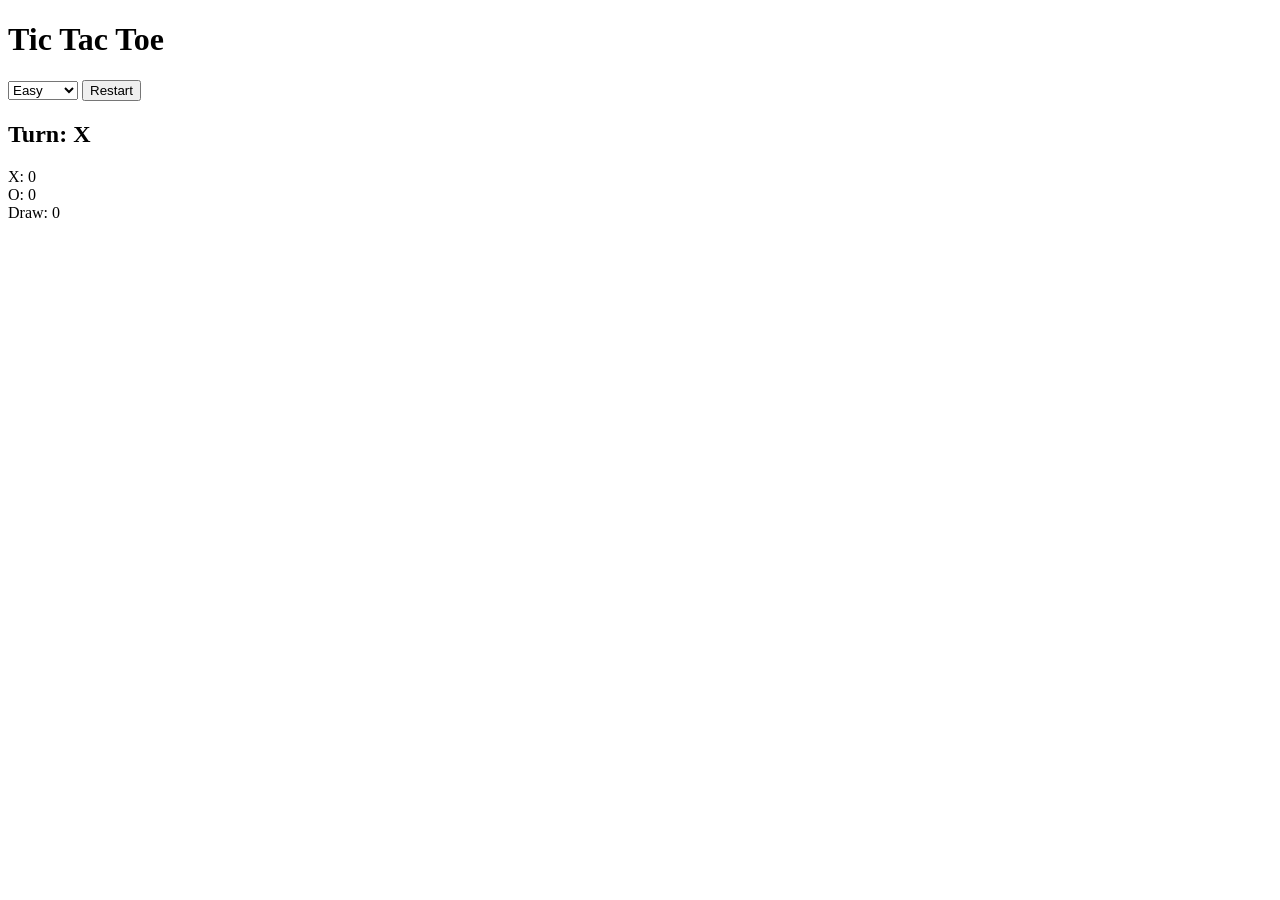
==== index.html @ e3f314a6 "TRIO" ====
<!DOCTYPE html>
<html>
<head>
  <title>Trio</title>
  <link rel="stylesheet" href="style.css">
</head>
<body>

<div class="container">
  <h1> Tic Tac Toe </h1>

  <div class="controls">
    <select id="difficulty">
      <option value="easy">Easy </option>
      <option value="medium">Medium </option>
      <option value="hard">Hard </option>
    </select>
    <button onclick="restartGame()">Restart</button>
  </div>

  <h2 id="status">Turn: X</h2>

  <div class="scoreboard">
    <div>X: <span id="xScore">0</span></div>
    <div>O: <span id="oScore">0</span></div>
    <div>Draw: <span id="drawScore">0</span></div>
  </div>

  <div class="board">
    <div class="cell" data-index="0"></div>
    <div class="cell" data-index="1"></div>
    <div class="cell" data-index="2"></div>
    <div class="cell" data-index="3"></div>
    <div class="cell" data-index="4"></div>
    <div class="cell" data-index="5"></div>
    <div class="cell" data-index="6"></div>
    <div class="cell" data-index="7"></div>
    <div class="cell" data-index="8"></div>
  </div>
</div>

<script src="script.js"></script>
</body>
</html>
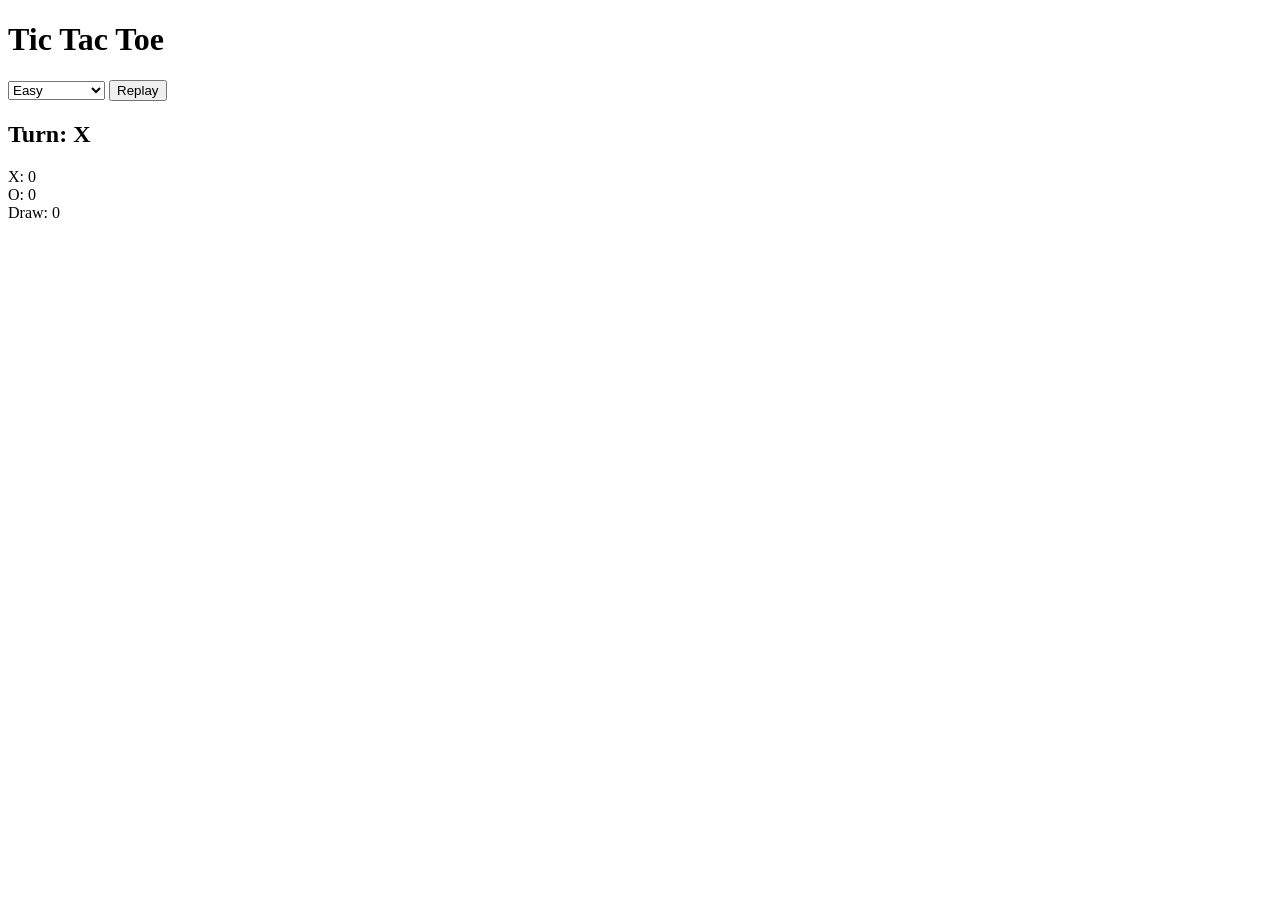
==== commit 37bd5f57: "update trio game" ====
--- a/index.html
+++ b/index.html
@@ -12,10 +12,10 @@
   <div class="controls">
     <select id="difficulty">
       <option value="easy">Easy </option>
-      <option value="medium">Medium </option>
+      <option value="Intermediate">Intermediate </option>
       <option value="hard">Hard </option>
     </select>
-    <button onclick="restartGame()">Restart</button>
+    <button onclick="replayGame()">Replay</button>
   </div>
 
   <h2 id="status">Turn: X</h2>
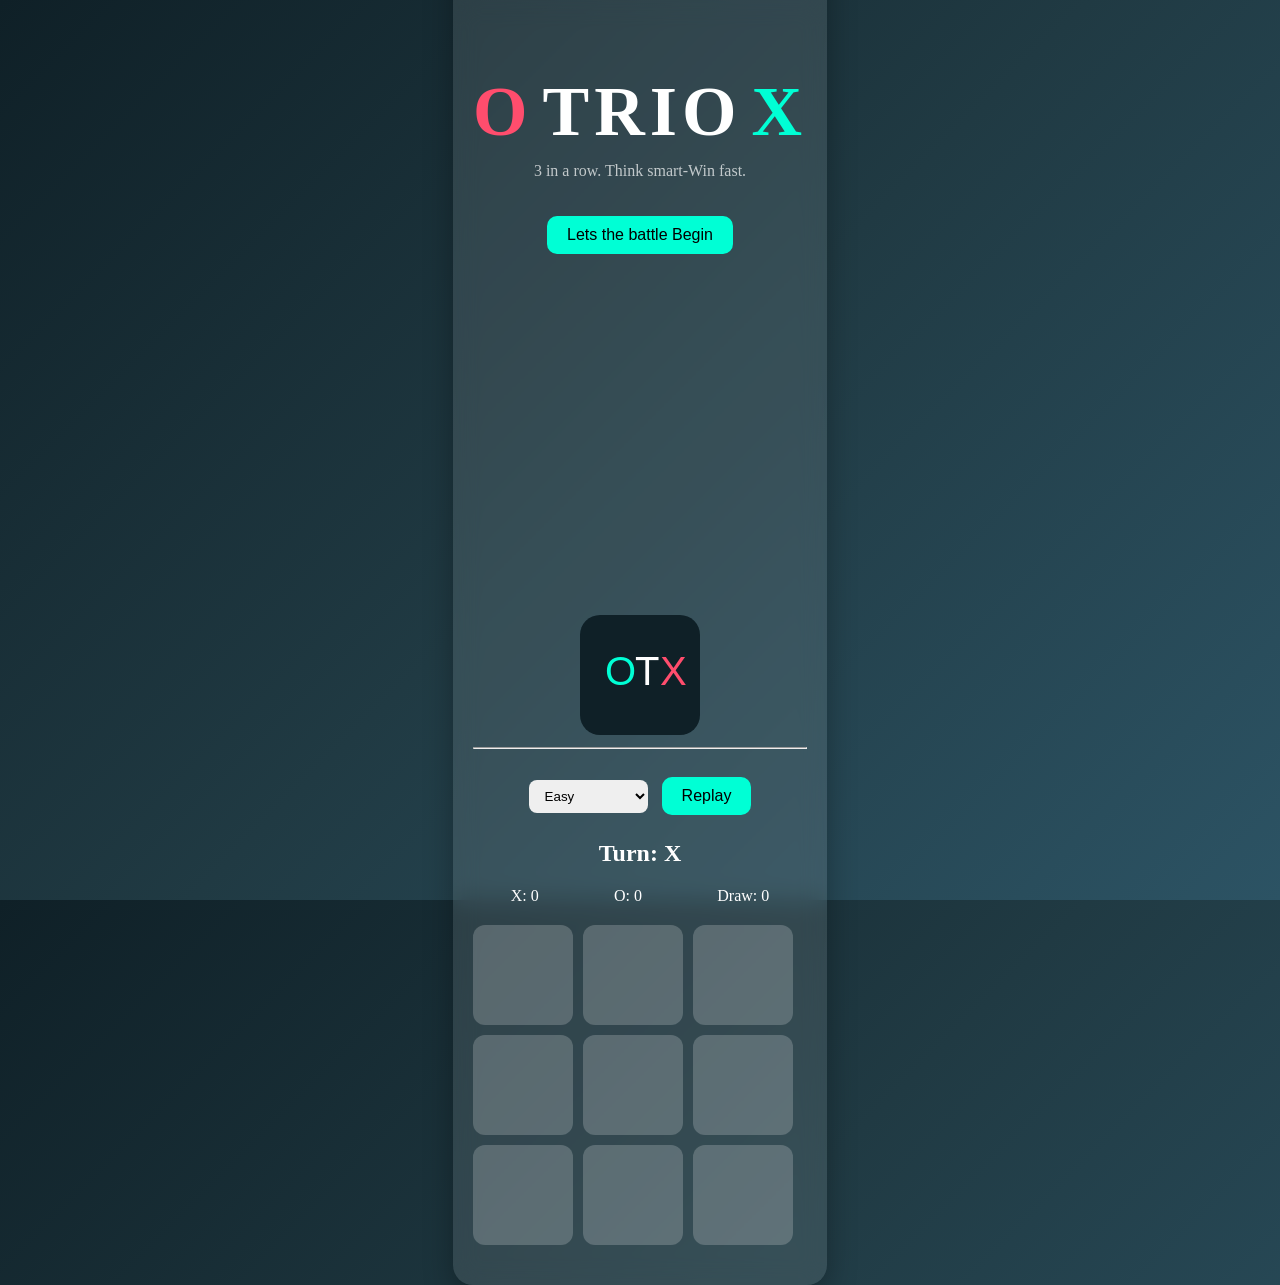
==== commit e6437170: "completed" ====
--- a/index.html
+++ b/index.html
@@ -1,44 +1,69 @@
 <!DOCTYPE html>
 <html>
+
 <head>
   <title>Trio</title>
-  <link rel="stylesheet" href="style.css">
+  <link rel="stylesheet" href="./CSS/style.css">
+
+  
 </head>
+
 <body>
 
-<div class="container">
-  <h1> Tic Tac Toe </h1>
+  <div class="container">
+    <h1> Tic Tac Toe </h1>
 
-  <div class="controls">
-    <select id="difficulty">
-      <option value="easy">Easy </option>
-      <option value="Intermediate">Intermediate </option>
-      <option value="hard">Hard </option>
-    </select>
-    <button onclick="replayGame()">Replay</button>
+    <div class="splash">
+      <div class="logo">
+        <span class="o">O</span>
+        <span class="title">TRIO</span>
+        <span class="x">X</span>
+      </div>
+
+      <p class="tagline">3 in a row. Think smart-Win fast.</p>
+
+      <button onclick="startGame()">Lets the battle Begin</button>
+    </div>
+     <svg width="120" height="120" viewBox="0 0 120 120">
+  <rect width="120" height="120" rx="20" fill="#0f2027"/>
+  
+  <text x="25" y="70" font-size="40" fill="#00ffd5" font-family="Arial">O</text>
+  <text x="55" y="70" font-size="40" fill="white" font-family="Arial">T</text>
+  <text x="80" y="70" font-size="40" fill="#ff4d6d" font-family="Arial">X</text>
+</svg>
+    <hr>
+   
+   <div class="controls">
+      <select id="difficulty">
+        <option value="easy">Easy </option>
+        <option value="intermediate">Intermediate </option>
+        <option value="hard">Hard </option>
+      </select>
+      <button onclick="replayGame()">Replay</button>
   </div>
 
-  <h2 id="status">Turn: X</h2>
+    <h2 id="status">Turn: X</h2>
 
-  <div class="scoreboard">
-    <div>X: <span id="xScore">0</span></div>
-    <div>O: <span id="oScore">0</span></div>
-    <div>Draw: <span id="drawScore">0</span></div>
+    <div class="scoreboard">
+      <div>X: <span id="xScore">0</span></div>
+      <div>O: <span id="oScore">0</span></div>
+      <div>Draw: <span id="drawScore">0</span></div>
+    </div>
+
+    <div class="board">
+      <div class="cell" data-index="0"></div>
+      <div class="cell" data-index="1"></div>
+      <div class="cell" data-index="2"></div>
+      <div class="cell" data-index="3"></div>
+      <div class="cell" data-index="4"></div>
+      <div class="cell" data-index="5"></div>
+      <div class="cell" data-index="6"></div>
+      <div class="cell" data-index="7"></div>
+      <div class="cell" data-index="8"></div>
+    </div>
   </div>
 
-  <div class="board">
-    <div class="cell" data-index="0"></div>
-    <div class="cell" data-index="1"></div>
-    <div class="cell" data-index="2"></div>
-    <div class="cell" data-index="3"></div>
-    <div class="cell" data-index="4"></div>
-    <div class="cell" data-index="5"></div>
-    <div class="cell" data-index="6"></div>
-    <div class="cell" data-index="7"></div>
-    <div class="cell" data-index="8"></div>
-  </div>
-</div>
+  <script src="./JAVASCRIPT/script.js"></script>
+</body>
 
-<script src="script.js"></script>
-</body>
 </html>
--- a/CSS/style.css
+++ b/CSS/style.css
@@ -0,0 +1,154 @@
+body {
+  margin: 0;
+  font-family: 'Segoe UI';
+  background: linear-gradient(135deg, #1e3c72, #2a5298);
+  display: flex;
+  justify-content: center;
+  align-items: center;
+  height: 100vh;
+  color: white;
+}
+
+.container {
+  text-align: center;
+  padding: 20px;
+  border-radius: 20px;
+  background: rgba(255,255,255,0.1);
+  backdrop-filter: blur(12px);
+  box-shadow: 0 10px 30px rgba(0,0,0,0.3);
+}
+
+.board {
+  display: grid;
+  grid-template-columns: repeat(3, 100px);
+  gap: 10px;
+  margin: 20px auto;
+}
+
+.cell {
+  width: 100px;
+  height: 100px;
+  font-size: 40px;
+  display: flex;
+  justify-content: center;
+  align-items: center;
+  background: rgba(255,255,255,0.2);
+  border-radius: 12px;
+  cursor: pointer;
+  transition: 0.3s;
+}
+
+.cell:hover {
+  transform: scale(1.1);
+  background: rgba(255,255,255,0.4);
+}
+
+.win {
+  background: #00ffcc !important;
+  color: black;
+  animation: glow 0.6s infinite alternate;
+}
+
+@keyframes glow {
+  from { box-shadow: 0 0 5px #00ffcc; }
+  to { box-shadow: 0 0 20px #00ffcc; }
+}
+
+.controls {
+  margin-bottom: 10px;
+}
+
+select, button {
+  padding: 8px 12px;
+  border-radius: 8px;
+  border: none;
+  margin: 5px;
+  cursor: pointer;
+}
+
+.scoreboard {
+  display: flex;
+  justify-content: space-around;
+  margin-top: 10px;
+}
+body {
+  margin: 0;
+  font-family: 'Segoe UI';
+  background: linear-gradient(135deg, #0f2027, #203a43, #2c5364);
+  color: white;
+}
+
+/* Splash screen */
+.splash {
+  height: 100vh;
+  display: flex;
+  flex-direction: column;
+  justify-content: center;
+  align-items: center;
+}
+
+/* Logo */
+.logo {
+  display: flex;
+  align-items: center;
+  font-size: 70px;
+  font-weight: bold;
+  letter-spacing: 5px;
+}
+
+/* X and O styling */
+.x, .o {
+  color: #00ffd5;
+  animation: float 2s infinite ease-in-out;
+}
+
+.o {
+  color: #ff4d6d;
+  animation-delay: 0.5s;
+}
+
+.title {
+  margin: 0 10px;
+  animation: glow 2s infinite alternate;
+}
+
+/* Tagline */
+.tagline {
+  margin-top: 10px;
+  opacity: 0.7;
+  animation: fadeIn 2s ease-in;
+}
+
+/* Button */
+button {
+  margin-top: 20px;
+  padding: 10px 20px;
+  border: none;
+  border-radius: 10px;
+  background: #00ffd5;
+  cursor: pointer;
+  font-size: 16px;
+  transition: 0.3s;
+}
+
+button:hover {
+  transform: scale(1.1);
+  background: #00c2a8;
+}
+
+/* Animations */
+@keyframes float {
+  0% { transform: translateY(0px); }
+  50% { transform: translateY(-10px); }
+  100% { transform: translateY(0px); }
+}
+
+@keyframes glow {
+  from { text-shadow: 0 0 10px #00ffd5; }
+  to { text-shadow: 0 0 25px #00ffd5, 0 0 40px #00ffd5; }
+}
+
+@keyframes fadeIn {
+  from { opacity: 0; }
+  to { opacity: 0.7; }
+}
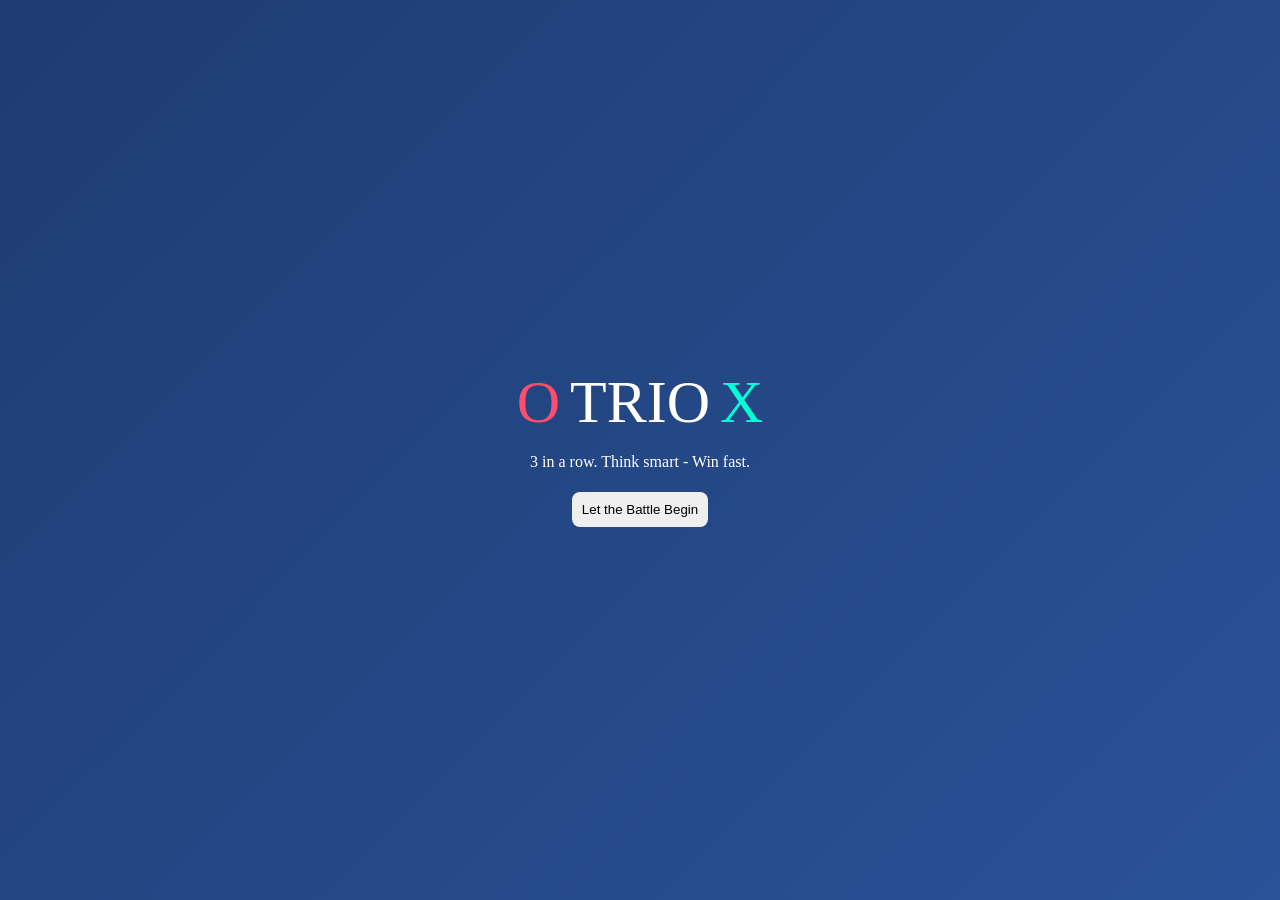
==== commit 6c76a091: "complete" ====
--- a/index.html
+++ b/index.html
@@ -1,46 +1,42 @@
 <!DOCTYPE html>
 <html>
-
 <head>
-  <title>Trio</title>
+  <meta name="viewport" content="width=device-width, initial-scale=1.0">
+  <title>TRIO</title>
   <link rel="stylesheet" href="./CSS/style.css">
-
-  
 </head>
 
 <body>
 
-  <div class="container">
-    <h1> Tic Tac Toe </h1>
+<div class="container">
 
-    <div class="splash">
-      <div class="logo">
-        <span class="o">O</span>
-        <span class="title">TRIO</span>
-        <span class="x">X</span>
-      </div>
+  <!-- SPLASH SCREEN -->
+  <div class="splash">
+    <div class="logo">
+      <span class="o">O</span>
+      <span class="title">TRIO</span>
+      <span class="x">X</span>
+    </div>
 
-      <p class="tagline">3 in a row. Think smart-Win fast.</p>
+    <p class="tagline">3 in a row. Think smart - Win fast.</p>
 
-      <button onclick="startGame()">Lets the battle Begin</button>
+    <button onclick="startGame()">Let the Battle Begin</button>
+  </div>
+
+  <!-- GAME UI -->
+  <div class="game">
+
+    <h1>TRIO</h1>
+
+    <div class="controls">
+      <select id="difficulty">
+        <option value="easy">Easy</option>
+        <option value="intermediate">Intermediate</option>
+        <option value="hard">Hard</option>
+      </select>
+
+      <button onclick="replayGame()">Replay</button>
     </div>
-     <svg width="120" height="120" viewBox="0 0 120 120">
-  <rect width="120" height="120" rx="20" fill="#0f2027"/>
-  
-  <text x="25" y="70" font-size="40" fill="#00ffd5" font-family="Arial">O</text>
-  <text x="55" y="70" font-size="40" fill="white" font-family="Arial">T</text>
-  <text x="80" y="70" font-size="40" fill="#ff4d6d" font-family="Arial">X</text>
-</svg>
-    <hr>
-   
-   <div class="controls">
-      <select id="difficulty">
-        <option value="easy">Easy </option>
-        <option value="intermediate">Intermediate </option>
-        <option value="hard">Hard </option>
-      </select>
-      <button onclick="replayGame()">Replay</button>
-  </div>
 
     <h2 id="status">Turn: X</h2>
 
@@ -61,9 +57,10 @@
       <div class="cell" data-index="7"></div>
       <div class="cell" data-index="8"></div>
     </div>
+
   </div>
+</div>
 
-  <script src="./JAVASCRIPT/script.js"></script>
+<script src="./JAVASCRIPT/script.js"></script>
 </body>
-
 </html>
--- a/CSS/style.css
+++ b/CSS/style.css
@@ -1,28 +1,83 @@
 body {
   margin: 0;
   font-family: 'Segoe UI';
-  background: linear-gradient(135deg, #1e3c72, #2a5298);
+  background: linear-gradient(135deg, #0f2027, #203a43, #2c5364);
+  color: white;
   display: flex;
   justify-content: center;
   align-items: center;
-  height: 100vh;
-  color: white;
+  height: auto;
 }
 
+/* container */
 .container {
   text-align: center;
-  padding: 20px;
-  border-radius: 20px;
-  background: rgba(255,255,255,0.1);
-  backdrop-filter: blur(12px);
-  box-shadow: 0 10px 30px rgba(0,0,0,0.3);
 }
 
+/* splash */
+.splash {
+  position: fixed;
+  inset: 0;
+  background: linear-gradient(135deg, #1e3c72, #2a5298);
+  display: flex;
+  flex-direction: column;
+  justify-content: center;
+  align-items: center;
+  z-index: 999;
+  transition: opacity 0.6s ease;
+}
+
+/* logo */
+.logo {
+  font-size: 60px;
+  display: flex;
+  gap: 10px;
+}
+
+.x {
+  color: #00ffd5;
+  animation: float 2s infinite;
+}
+
+.o {
+  color: #ff4d6d;
+  animation: float 2s infinite;
+}
+
+.title {
+  animation: glow 2s infinite alternate;
+}
+
+@keyframes float {
+  0% {
+    transform: translateY(0);
+  }
+
+  50% {
+    transform: translateY(-10px);
+  }
+
+  100% {
+    transform: translateY(0);
+  }
+}
+
+@keyframes glow {
+  from {
+    text-shadow: 0 0 10px #00ffd5;
+  }
+
+  to {
+    text-shadow: 0 0 25px #00ffd5;
+  }
+}
+
+/* board */
 .board {
   display: grid;
   grid-template-columns: repeat(3, 100px);
   gap: 10px;
-  margin: 20px auto;
+  margin-top: 20px;
 }
 
 .cell {
@@ -32,7 +87,7 @@
   display: flex;
   justify-content: center;
   align-items: center;
-  background: rgba(255,255,255,0.2);
+  background: rgba(255, 255, 255, 0.2);
   border-radius: 12px;
   cursor: pointer;
   transition: 0.3s;
@@ -40,115 +95,32 @@
 
 .cell:hover {
   transform: scale(1.1);
-  background: rgba(255,255,255,0.4);
 }
 
+/* win */
 .win {
   background: #00ffcc !important;
-  color: black;
-  animation: glow 0.6s infinite alternate;
 }
 
-@keyframes glow {
-  from { box-shadow: 0 0 5px #00ffcc; }
-  to { box-shadow: 0 0 20px #00ffcc; }
-}
-
-.controls {
-  margin-bottom: 10px;
-}
-
-select, button {
-  padding: 8px 12px;
+/* controls */
+button,
+select {
+  padding: 10px;
+  margin: 5px;
   border-radius: 8px;
   border: none;
-  margin: 5px;
   cursor: pointer;
 }
 
-.scoreboard {
-  display: flex;
-  justify-content: space-around;
-  margin-top: 10px;
-}
-body {
-  margin: 0;
-  font-family: 'Segoe UI';
-  background: linear-gradient(135deg, #0f2027, #203a43, #2c5364);
-  color: white;
-}
+/* mobile */
+@media(max-width:600px) {
+  .board {
+    grid-template-columns: repeat(3, 80px);
+  }
 
-/* Splash screen */
-.splash {
-  height: 100vh;
-  display: flex;
-  flex-direction: column;
-  justify-content: center;
-  align-items: center;
-}
-
-/* Logo */
-.logo {
-  display: flex;
-  align-items: center;
-  font-size: 70px;
-  font-weight: bold;
-  letter-spacing: 5px;
-}
-
-/* X and O styling */
-.x, .o {
-  color: #00ffd5;
-  animation: float 2s infinite ease-in-out;
-}
-
-.o {
-  color: #ff4d6d;
-  animation-delay: 0.5s;
-}
-
-.title {
-  margin: 0 10px;
-  animation: glow 2s infinite alternate;
-}
-
-/* Tagline */
-.tagline {
-  margin-top: 10px;
-  opacity: 0.7;
-  animation: fadeIn 2s ease-in;
-}
-
-/* Button */
-button {
-  margin-top: 20px;
-  padding: 10px 20px;
-  border: none;
-  border-radius: 10px;
-  background: #00ffd5;
-  cursor: pointer;
-  font-size: 16px;
-  transition: 0.3s;
-}
-
-button:hover {
-  transform: scale(1.1);
-  background: #00c2a8;
-}
-
-/* Animations */
-@keyframes float {
-  0% { transform: translateY(0px); }
-  50% { transform: translateY(-10px); }
-  100% { transform: translateY(0px); }
-}
-
-@keyframes glow {
-  from { text-shadow: 0 0 10px #00ffd5; }
-  to { text-shadow: 0 0 25px #00ffd5, 0 0 40px #00ffd5; }
-}
-
-@keyframes fadeIn {
-  from { opacity: 0; }
-  to { opacity: 0.7; }
+  .cell {
+    width: 80px;
+    height: 80px;
+    font-size: 30px;
+  }
 }
